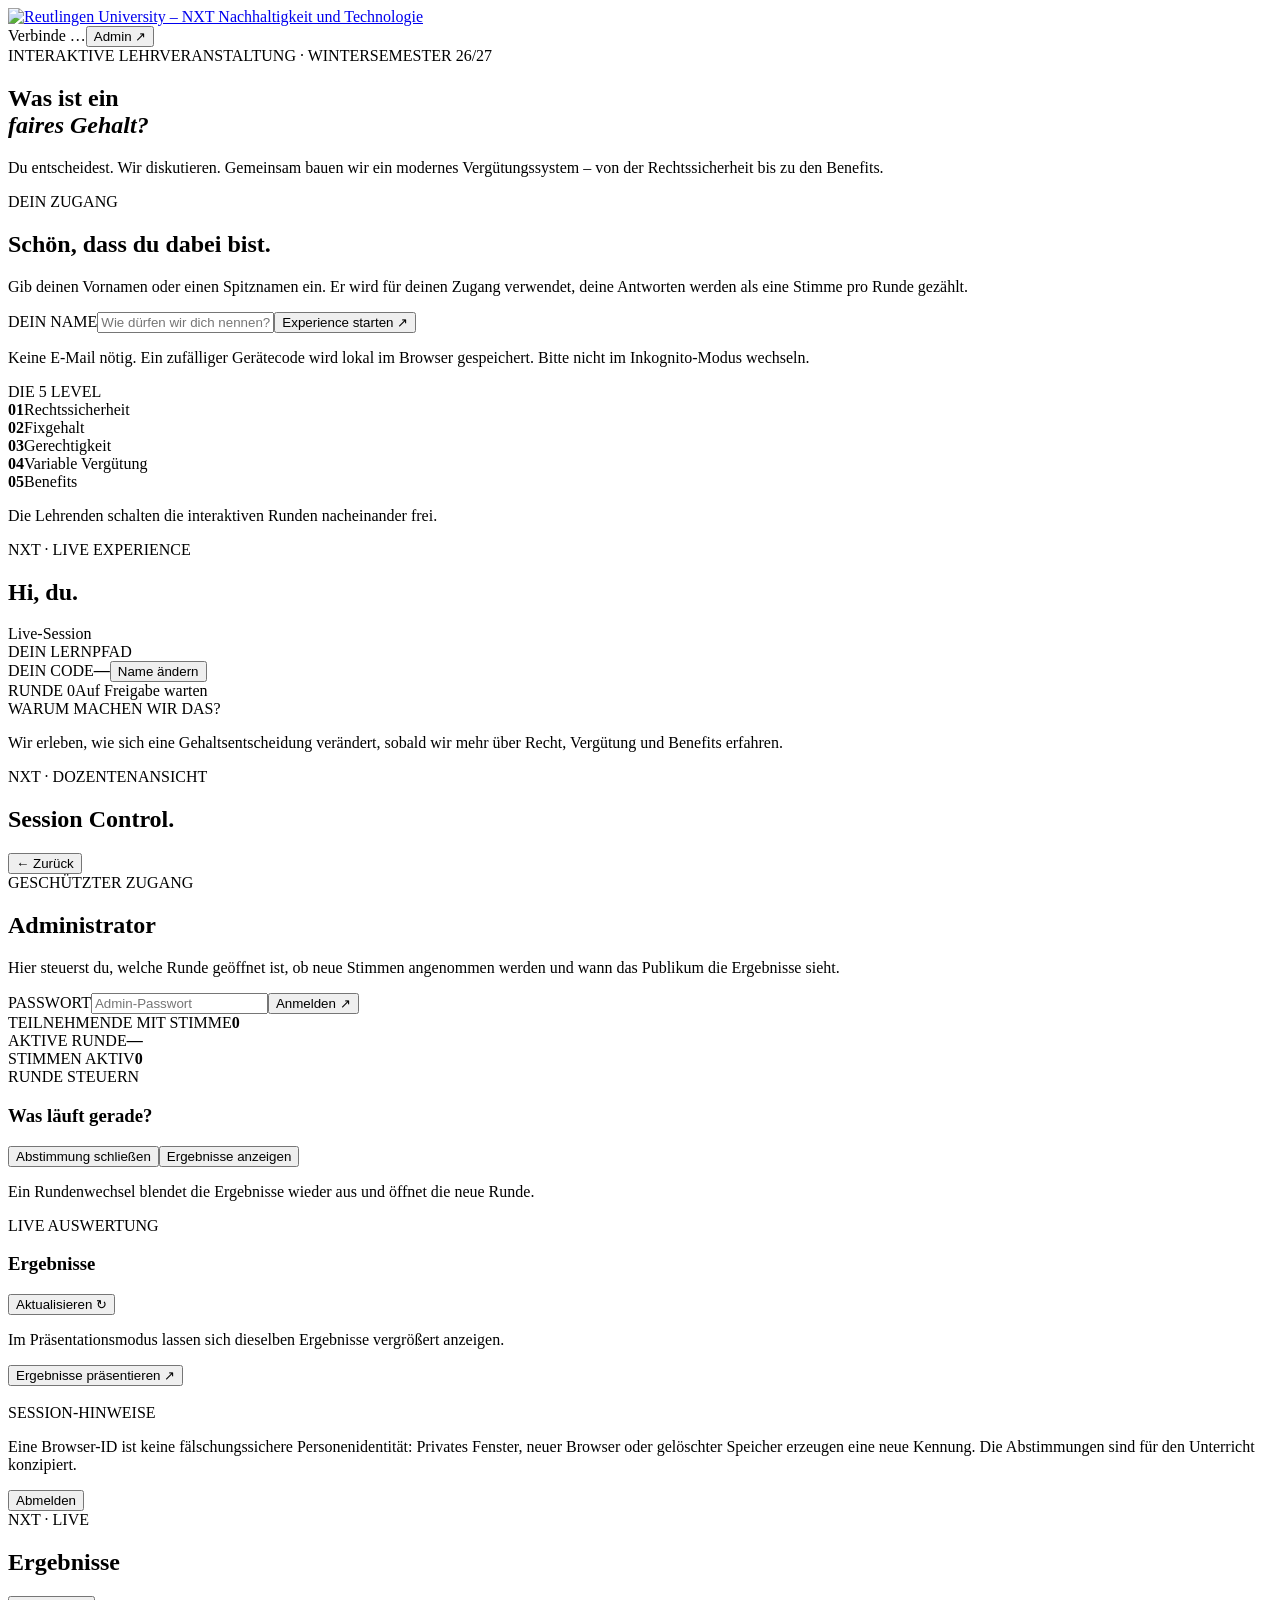
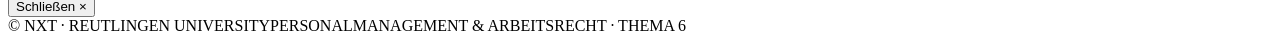
==== index.html @ 96cc2356 "Initialize NXT interactive workshop frontend" ====
<!doctype html>
<html lang="de">
<head>
<meta charset="UTF-8"><meta name="viewport" content="width=device-width,initial-scale=1">
<meta name="theme-color" content="#008b93"><meta name="description" content="Interaktive Lehrveranstaltung: Vergütung & Benefits · NXT Reutlingen University">
<title>NXT | Vergütung & Benefits – Live Experience</title>
<link rel="icon" href="assets/icon.svg" type="image/svg+xml">
<link rel="stylesheet" href="style.css">
</head>
<body>
<div class="glow glow-a"></div><div class="glow glow-b"></div>
<header class="topbar">
  <a class="brand" href="#" aria-label="NXT Startseite"><img src="assets/nxt-logo.svg" alt="Reutlingen University – NXT Nachhaltigkeit und Technologie"></a>
  <div class="topright"><span class="connection" id="connection"><i></i>Verbinde …</span><button class="ghost small" id="adminOpen" type="button">Admin <span>↗</span></button></div>
</header>
<main>
<section id="welcome" class="welcome section">
  <div class="eyebrow"><span class="eyedot"></span> INTERAKTIVE LEHRVERANSTALTUNG · WINTERSEMESTER 26/27</div>
  <h1>Was ist ein<br><em>faires Gehalt?</em></h1>
  <p class="lead">Du entscheidest. Wir diskutieren. Gemeinsam bauen wir ein modernes Vergütungssystem – von der Rechtssicherheit bis zu den Benefits.</p>
  <div class="welcome-grid">
    <div class="glass register">
      <div class="overline">DEIN ZUGANG</div>
      <h2>Schön, dass du dabei bist.</h2>
      <p>Gib deinen Vornamen oder einen Spitznamen ein. Er wird für deinen Zugang verwendet, deine Antworten werden als eine Stimme pro Runde gezählt.</p>
      <form id="joinForm"><label for="nickname">DEIN NAME</label><input id="nickname" maxlength="30" minlength="2" required autocomplete="nickname" placeholder="Wie dürfen wir dich nennen?"><button class="primary full" type="submit">Experience starten <span>↗</span></button></form>
      <p class="micro">Keine E-Mail nötig. Ein zufälliger Gerätecode wird lokal im Browser gespeichert. Bitte nicht im Inkognito-Modus wechseln.</p>
    </div>
    <div class="glass welcome-aside">
      <div class="overline">DIE 5 LEVEL</div>
      <div class="levels-preview"><div><b>01</b><span>Rechtssicherheit</span><i></i></div><div><b>02</b><span>Fixgehalt</span><i></i></div><div><b>03</b><span>Gerechtigkeit</span><i></i></div><div><b>04</b><span>Variable Vergütung</span><i></i></div><div><b>05</b><span>Benefits</span><i></i></div></div>
      <p class="micro">Die Lehrenden schalten die interaktiven Runden nacheinander frei.</p>
    </div>
  </div>
</section>
<section id="experience" class="section experience hidden">
  <div class="hello-line"><div><span class="eyebrow">NXT · LIVE EXPERIENCE</span><h2>Hi, <span id="displayName">du</span><span class="accent">.</span></h2></div><div class="chip"><span class="pulse"></span><span id="statusLabel">Live-Session</span></div></div>
  <div class="stage-grid">
    <aside class="glass stage-nav"><div class="overline">DEIN LERNPFAD</div><div id="stageSteps"></div><div class="nav-foot"><span>DEIN CODE</span><strong id="deviceShort">—</strong><button id="rename" class="textlink">Name ändern</button></div></aside>
    <div class="stage-main">
      <div class="glass stage-header"><span class="overline" id="roundTag">RUNDE 0</span><span class="stage-chip" id="roundState">Auf Freigabe warten</span></div>
      <div class="glass quiz-card" id="quizCard"></div>
      <div class="glass info-card"><span class="overline">WARUM MACHEN WIR DAS?</span><p id="pedagogy">Wir erleben, wie sich eine Gehaltsentscheidung verändert, sobald wir mehr über Recht, Vergütung und Benefits erfahren.</p></div>
    </div>
  </div>
</section>
<section id="adminPanel" class="section admin hidden">
  <div class="hello-line"><div><span class="eyebrow">NXT · DOZENTENANSICHT</span><h2>Session <span class="accent">Control.</span></h2></div><button class="ghost" id="backFromAdmin">← Zurück</button></div>
  <div id="adminLogin" class="glass admin-login"><div class="overline">GESCHÜTZTER ZUGANG</div><h2>Administrator</h2><p>Hier steuerst du, welche Runde geöffnet ist, ob neue Stimmen angenommen werden und wann das Publikum die Ergebnisse sieht.</p><form id="adminForm"><label for="adminPassword">PASSWORT</label><input type="password" id="adminPassword" required autocomplete="off" placeholder="Admin-Passwort"><button class="primary full" type="submit">Anmelden ↗</button></form></div>
  <div id="adminContent" class="hidden">
   <div class="admin-metrics"><div class="glass metric"><span>TEILNEHMENDE MIT STIMME</span><strong id="participantsCount">0</strong></div><div class="glass metric"><span>AKTIVE RUNDE</span><strong id="adminActive">—</strong></div><div class="glass metric"><span>STIMMEN AKTIV</span><strong id="roundVotes">0</strong></div></div>
   <div class="admin-grid"><div class="glass admin-card"><div class="overline">RUNDE STEUERN</div><h3>Was läuft gerade?</h3><div id="adminRounds" class="admin-rounds"></div><div class="admin-actions"><button class="secondary" id="toggleAccept">Abstimmung schließen</button><button class="primary" id="toggleReveal">Ergebnisse anzeigen</button></div><p class="micro">Ein Rundenwechsel blendet die Ergebnisse wieder aus und öffnet die neue Runde.</p></div>
   <div class="glass admin-card"><div class="overline">LIVE AUSWERTUNG</div><h3>Ergebnisse</h3><div id="adminChart" class="results-chart"></div><button class="ghost small" id="refreshAdmin">Aktualisieren ↻</button><p class="micro">Im Präsentationsmodus lassen sich dieselben Ergebnisse vergrößert anzeigen.</p><button class="ghost small" id="fullscreenResults">Ergebnisse präsentieren ↗</button></div></div>
   <div class="glass admin-card" style="margin-top:18px"><div class="overline">SESSION-HINWEISE</div><p>Eine Browser-ID ist keine fälschungssichere Personenidentität: Privates Fenster, neuer Browser oder gelöschter Speicher erzeugen eine neue Kennung. Die Abstimmungen sind für den Unterricht konzipiert.</p><button class="ghost small" id="adminLogout">Abmelden</button></div>
  </div>
</section>
</main>
<div id="toast" role="status" aria-live="polite" class="toast hidden"></div>
<div class="modal-backdrop hidden" id="presentationModal"><div class="presentation"><div class="presentation-head"><div><div class="eyebrow">NXT · LIVE</div><h2 id="presentationTitle">Ergebnisse</h2></div><button class="ghost" id="closePresentation">Schließen ×</button></div><div id="presentationResults"></div></div></div>
<footer><span>© NXT · REUTLINGEN UNIVERSITY</span><span>PERSONALMANAGEMENT & ARBEITSRECHT · THEMA 6</span></footer>
<script src="app.js" defer></script>
</body></html>
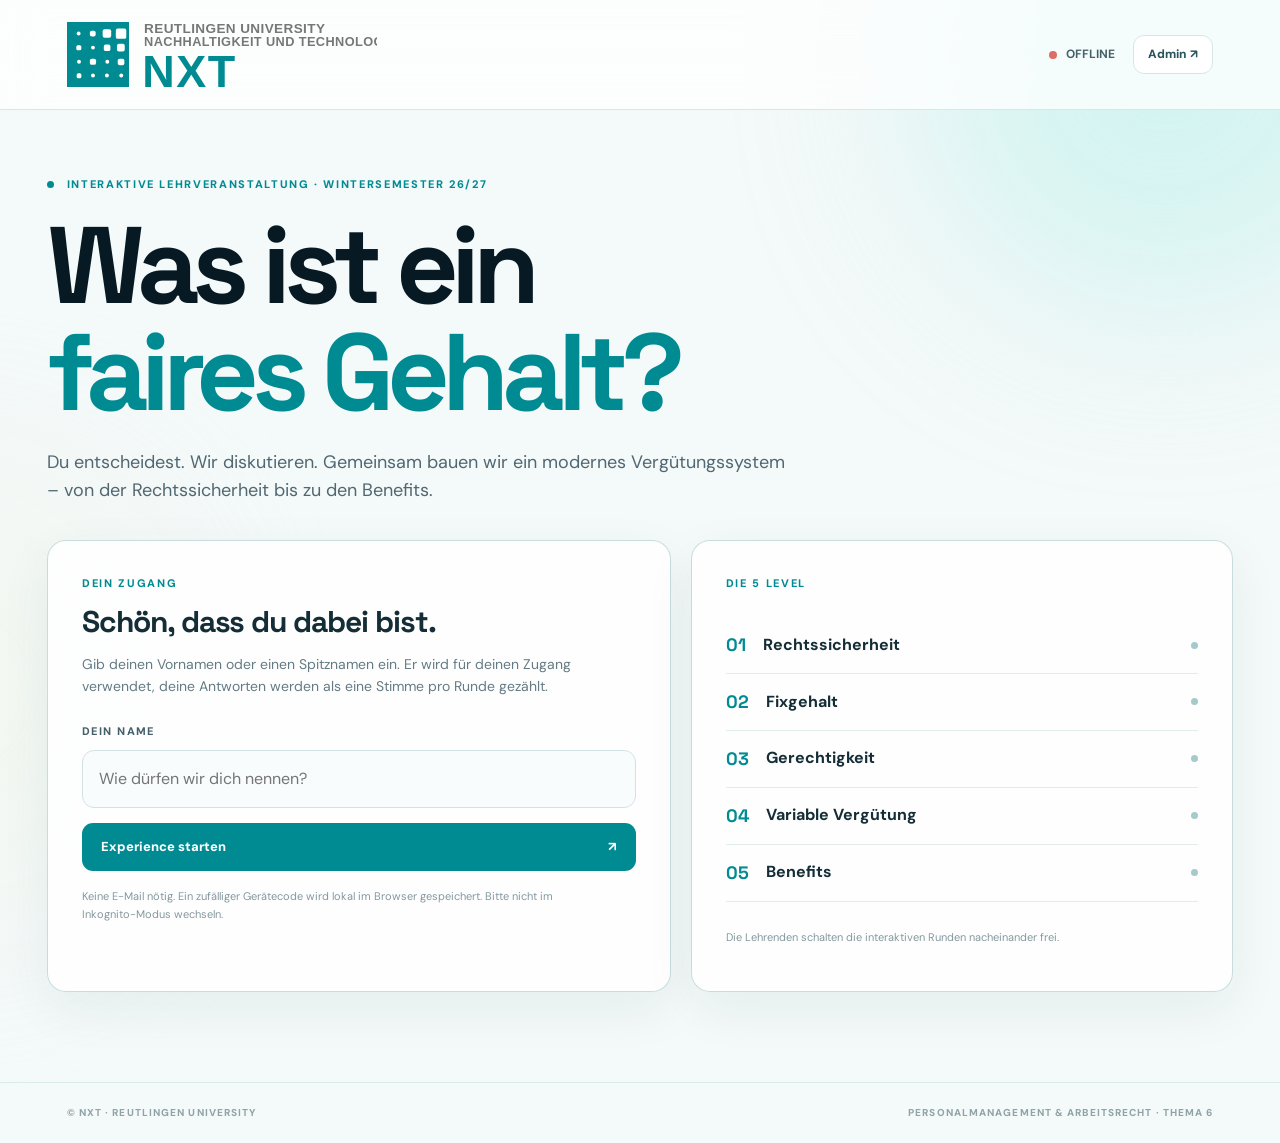
==== commit 99178639: "Add admin round reset and comparison controls" ====
--- a/index.html
+++ b/index.html
@@ -50,7 +50,7 @@
   <div id="adminContent" class="hidden">
    <div class="admin-metrics"><div class="glass metric"><span>TEILNEHMENDE MIT STIMME</span><strong id="participantsCount">0</strong></div><div class="glass metric"><span>AKTIVE RUNDE</span><strong id="adminActive">—</strong></div><div class="glass metric"><span>STIMMEN AKTIV</span><strong id="roundVotes">0</strong></div></div>
    <div class="admin-grid"><div class="glass admin-card"><div class="overline">RUNDE STEUERN</div><h3>Was läuft gerade?</h3><div id="adminRounds" class="admin-rounds"></div><div class="admin-actions"><button class="secondary" id="toggleAccept">Abstimmung schließen</button><button class="primary" id="toggleReveal">Ergebnisse anzeigen</button></div><p class="micro">Ein Rundenwechsel blendet die Ergebnisse wieder aus und öffnet die neue Runde.</p></div>
-   <div class="glass admin-card"><div class="overline">LIVE AUSWERTUNG</div><h3>Ergebnisse</h3><div id="adminChart" class="results-chart"></div><button class="ghost small" id="refreshAdmin">Aktualisieren ↻</button><p class="micro">Im Präsentationsmodus lassen sich dieselben Ergebnisse vergrößert anzeigen.</p><button class="ghost small" id="fullscreenResults">Ergebnisse präsentieren ↗</button></div></div>
+   <div class="glass admin-card"><div class="overline">LIVE AUSWERTUNG</div><h3>Ergebnisse</h3><div id="adminChart" class="results-chart"></div><button class="ghost small" id="refreshAdmin">Aktualisieren ↻</button><button class="ghost small" id="resetRound">Runde zurücksetzen</button><p class="micro">Im Präsentationsmodus lassen sich dieselben Ergebnisse vergrößert anzeigen.</p><button class="ghost small" id="fullscreenResults">Ergebnisse präsentieren ↗</button><div id="beforeAfter" class="compare-results"></div></div></div>
    <div class="glass admin-card" style="margin-top:18px"><div class="overline">SESSION-HINWEISE</div><p>Eine Browser-ID ist keine fälschungssichere Personenidentität: Privates Fenster, neuer Browser oder gelöschter Speicher erzeugen eine neue Kennung. Die Abstimmungen sind für den Unterricht konzipiert.</p><button class="ghost small" id="adminLogout">Abmelden</button></div>
   </div>
 </section>
--- a/style.css
+++ b/style.css
@@ -0,0 +1,2 @@
+@import url('https://fonts.googleapis.com/css2?family=DM+Sans:wght@400;500;600;700;800&family=Space+Grotesk:wght@400;500;600;700&display=swap');
+:root{--teal:#008b93;--teal2:#06aeb3;--ink:#071a24;--navy:#0d2832;--text:#142d36;--muted:#647b84;--white:#fff;--border:#d9e7e8;--bg:#f4f9f9;--accent:#e9b85c}*{box-sizing:border-box}html{scroll-behavior:smooth}body{margin:0;min-height:100vh;color:var(--text);background:var(--bg);font-family:'DM Sans',system-ui,sans-serif;line-height:1.55;overflow-x:hidden}button,input{font:inherit}button{cursor:pointer}a{text-decoration:none;color:inherit}.glow{position:fixed;border-radius:50%;filter:blur(90px);pointer-events:none;z-index:-1;opacity:.65}.glow-a{background:#c3f1ed;width:490px;height:490px;top:-180px;right:-130px}.glow-b{background:#f1f6ed;width:420px;height:420px;left:-260px;bottom:0}.topbar{height:110px;padding:23px max(5.2vw,20px);display:flex;justify-content:space-between;align-items:center;border-bottom:1px solid #d6e7e8;background:rgba(255,255,255,.74);backdrop-filter:blur(22px)}.brand img{width:310px;height:auto;max-width:48vw;display:block}.topright,.hello-line,.stage-header,.admin-actions{display:flex;gap:18px;align-items:center;justify-content:space-between}.connection{color:#47616b;font-size:12px;font-weight:700;display:flex;gap:9px;align-items:center}.connection i,.pulse{height:8px;width:8px;border-radius:50%;display:inline-block;background:#e9b85c}.connection.online i,.pulse{background:#06a990;box-shadow:0 0 0 5px rgba(6,169,144,.11)}.connection.offline i{background:#dd6d65}.section{max-width:1230px;margin:0 auto;padding:66px 22px 90px}.eyebrow,.overline{font-size:11px;letter-spacing:.15em;font-weight:800;color:var(--teal)}.eyedot{display:inline-block;background:var(--teal);height:7px;width:7px;border-radius:50%;margin-right:8px}.welcome h1{font-family:'Space Grotesk',sans-serif;letter-spacing:-.068em;font-weight:700;font-size:clamp(60px,8.5vw,112px);line-height:.98;margin:20px 0 23px;color:var(--ink)}h1 em{color:var(--teal);font-style:normal}.lead{font-size:18px;max-width:750px;color:#516771;margin-bottom:35px}.welcome-grid{display:grid;grid-template-columns:1.07fr .93fr;gap:20px}.glass{background:rgba(255,255,255,.86);border:1px solid rgba(195,217,219,.9);box-shadow:0 17px 52px rgba(19,70,74,.065);border-radius:19px}.register,.welcome-aside{padding:34px}.register h2,.admin-login h2{font-family:'Space Grotesk';font-size:30px;line-height:1.2;letter-spacing:-.035em;margin:12px 0}.register p,.admin-login p{color:var(--muted);font-size:14px;max-width:510px}.register label,.admin-login label{display:block;font-weight:800;font-size:11px;letter-spacing:.13em;margin-top:26px;margin-bottom:9px;color:#45606a}input{width:100%;padding:16px;border:1px solid #d2e2e4;border-radius:12px;background:#f9fcfc;outline:none;transition:border .2s,box-shadow .2s;color:#17343e}input:focus{border-color:var(--teal);box-shadow:0 0 0 4px #c8eeea}button{transition:transform .2s,background .2s,border-color .2s}button:active{transform:scale(.98)}.primary,.secondary,.ghost{border-radius:11px;border:1px solid transparent;padding:13px 18px;font-weight:800;font-size:13px}.primary{background:var(--teal);color:#fff}.primary:hover{background:#006e76}.primary:disabled{opacity:.45;cursor:not-allowed}.secondary{background:#d9f3f0;color:#086b70}.ghost{background:white;border-color:#d9e5e5;color:#2a545b}.ghost:hover{border-color:var(--teal)}.ghost.small{font-size:12px;padding:9px 14px}.full{width:100%;margin-top:15px;display:flex;align-items:center;justify-content:space-between}.micro{font-size:11px!important;line-height:1.6;color:#84979e!important;margin-top:17px}.levels-preview{margin:25px 0 27px}.levels-preview>div{border-bottom:1px solid #e1eded;display:flex;align-items:center;gap:17px;padding:14px 0}.levels-preview b{font-family:'Space Grotesk';font-size:18px;color:var(--teal)}.levels-preview span{font-weight:700;flex:1}.levels-preview i{height:7px;width:7px;background:#a4cacc;border-radius:50%}.hidden{display:none!important}.experience{padding-top:50px}.hello-line{margin-bottom:26px}.hello-line h2{font-family:'Space Grotesk';letter-spacing:-.055em;font-size:clamp(33px,5vw,53px);margin:2px 0}.accent{color:var(--teal)}.chip,.stage-chip{font-size:12px;border:1px solid #bce5df;border-radius:25px;background:#e6f8f5;padding:10px 15px;color:#117f77;font-weight:800;display:flex;align-items:center;gap:11px}.stage-grid{display:grid;grid-template-columns:260px minmax(0,1fr);gap:20px;align-items:start}.stage-nav{padding:25px 18px}.step{display:flex;align-items:center;gap:13px;padding:12px 9px;border-radius:10px;color:#758a91;font-size:13px;font-weight:700}.step .number{display:grid;place-items:center;width:32px;height:32px;border-radius:10px;background:#edf3f4;color:#769298;font-family:'Space Grotesk';font-size:12px}.step.active{background:#e4f6f4;color:#006f75}.step.active .number{color:#fff;background:var(--teal)}.step.done .number{background:#dceae8;color:#45988f}.nav-foot{border-top:1px solid #e3eeee;margin-top:25px;padding:21px 8px 0;display:flex;align-items:center;gap:8px;flex-wrap:wrap}.nav-foot>span{font-size:9px;color:#80989d;letter-spacing:.1em;font-weight:800}.nav-foot strong{font-size:11px;letter-spacing:.08em}.textlink{border:0;background:transparent;text-decoration:underline;color:var(--teal);font-size:11px;padding:4px}.stage-main{min-width:0;display:grid;gap:18px}.stage-header{padding:16px 25px}.quiz-card{padding:36px;min-height:385px}.round-no{font-weight:800;color:var(--teal);font-size:11px;letter-spacing:.14em}.quiz-card h2{font-family:'Space Grotesk';font-size:clamp(26px,3.7vw,44px);line-height:1.13;letter-spacing:-.055em;color:var(--ink);margin:15px 0}.quiz-card .explain{color:#6b8289;max-width:650px;font-size:15px;margin-bottom:25px}.options{display:grid;gap:11px;margin:24px 0}.choice{width:100%;display:flex;align-items:center;text-align:left;gap:13px;border:1px solid #dbe9e9;background:#f9fcfc;padding:16px;border-radius:12px;color:#2e4a54;font-weight:700}.choice:hover{border-color:#6fb9b5;background:#f2fcfa}.choice.selected{background:#e6f7f4;border-color:var(--teal);color:#006d72}.choice .radio{width:20px;height:20px;flex-shrink:0;border-radius:50%;border:2px solid #9ebaba;display:grid;place-items:center}.choice.selected .radio{border-color:var(--teal)}.choice.selected .radio:after{content:'';height:10px;width:10px;border-radius:50%;background:var(--teal)}.cards-2{display:grid;grid-template-columns:1fr 1fr;gap:14px;margin:24px 0}.offer{border:1px solid #d9e7e7;border-radius:13px;padding:22px;background:#fafdfc}.offer strong{display:block;font-family:'Space Grotesk';font-size:35px;color:#102e38;line-height:1.12}.offer small{display:block;font-size:11px;color:#748d93;margin:5px 0 16px}.offer .offer-title{color:var(--teal);font-size:10px;letter-spacing:.13em;font-weight:800;margin-bottom:11px}.offer p{font-size:13px;font-weight:700;margin:0}.notice{padding:14px 18px;background:#f3f9f9;border-left:3px solid var(--teal);color:#41646c;border-radius:0 11px 11px 0;font-size:13px;margin:20px 0}.submitrow{display:flex;align-items:center;justify-content:space-between;gap:15px;flex-wrap:wrap;margin-top:22px}.submitted{color:#007d74;font-weight:800;font-size:13px}.waiting{text-align:center;padding:37px 20px}.waiting-icon{font-size:36px;display:block;margin-bottom:15px}.waiting h2{font-size:34px}.info-card{padding:24px 28px}.info-card p{margin:8px 0 0;color:#5c7981;font-size:13px}.persona-grid{display:grid;grid-template-columns:repeat(3,1fr);gap:9px;margin:18px 0}.persona{border:1px solid #d7e5e7;background:#f8fcfb;border-radius:12px;padding:13px 8px;font-size:12px;font-weight:800}.persona.selected{background:#e2f5f1;border-color:var(--teal);color:#007179}.benefitlist{display:grid;grid-template-columns:repeat(2,1fr);gap:10px}.benefit{display:flex;align-items:center;gap:12px;border:1px solid #dbe6e7;border-radius:12px;background:#fff;padding:15px;text-align:left}.benefit.selected{border-color:var(--teal);background:#e9f8f6}.benefit .benefit-icon{font-size:24px}.benefit strong{font-size:12px;display:block}.benefit small{color:#83959a;font-size:11px}.budget{display:flex;align-items:center;justify-content:space-between;margin:15px 0 7px;font-weight:800;font-size:12px}.budgetmeter{height:9px;background:#ebf2f2;border-radius:20px;overflow:hidden}.budgetmeter>div{background:var(--teal);height:100%;transition:width .25s}.budgetmeter.over>div{background:#bf6f68}.admin{padding-top:48px}.admin-login{max-width:530px;padding:35px}.admin-grid{display:grid;grid-template-columns:1fr 1fr;gap:18px}.admin-card{padding:25px}.admin-card h3{font-family:'Space Grotesk';margin:10px 0 22px;font-size:25px;letter-spacing:-.04em}.admin-metrics{display:grid;grid-template-columns:repeat(3,1fr);gap:15px;margin-bottom:19px}.metric{padding:22px}.metric span{font-size:10px;color:#7c9299;letter-spacing:.1em;font-weight:800}.metric strong{display:block;margin-top:7px;font-size:29px;color:var(--ink);font-family:'Space Grotesk'}.admin-rounds{display:grid;gap:7px}.admin-round{display:flex;align-items:center;justify-content:space-between;border-radius:9px;border:1px solid #e4eeee;background:#fafcfc;padding:10px 13px;text-align:left;font-size:12px;font-weight:700}.admin-round.active{border-color:#18a89b;background:#e5f8f3;color:#04776f}.admin-actions{margin-top:20px;justify-content:flex-start;flex-wrap:wrap}.results-chart{display:grid;gap:17px;margin:18px 0 25px}.result-top{display:flex;align-items:center;justify-content:space-between;font-size:12px;color:#34515a;font-weight:700;margin-bottom:6px}.bar{background:#e8f1f1;height:11px;border-radius:20px;overflow:hidden}.bar>i{height:100%;display:block;background:linear-gradient(90deg,#007e86,#2ec5b8);border-radius:20px;transition:width .4s}.empty{color:#7c9296;font-size:13px}.toast{position:fixed;z-index:50;bottom:26px;left:50%;transform:translateX(-50%);padding:12px 20px;border-radius:12px;background:#143a40;color:white;box-shadow:0 15px 35px #153c3c30;max-width:90%;font-size:13px;font-weight:700}.modal-backdrop{position:fixed;inset:0;background:#071d22dd;z-index:40;display:grid;place-items:center;padding:25px}.presentation{background:#f8fcfb;border-radius:20px;max-width:1000px;width:100%;max-height:92vh;overflow:auto;padding:42px}.presentation-head{display:flex;align-items:center;justify-content:space-between;gap:20px;margin-bottom:25px}.presentation h2{font-size:38px;font-family:'Space Grotesk';margin:0}.presentation .result-top{font-size:18px}.presentation .bar{height:20px}footer{border-top:1px solid #dbeaea;display:flex;justify-content:space-between;padding:22px max(5.2vw,20px);font-weight:800;font-size:10px;letter-spacing:.11em;color:#90a4a8;gap:20px}@media(max-width:850px){.welcome-grid,.stage-grid,.admin-grid{grid-template-columns:1fr}.stage-nav{display:none}.section{padding-top:45px}.welcome h1{font-size:clamp(53px,13vw,89px)}.admin-metrics{grid-template-columns:1fr 1fr}.quiz-card{padding:24px}.stage-header{padding:13px 18px}.topbar{height:87px}.brand img{width:210px}.connection{display:none}}@media(max-width:520px){.welcome-grid,.cards-2,.persona-grid,.benefitlist{grid-template-columns:1fr}.welcome h1{font-size:54px}.welcome-grid .glass{padding:24px}.hello-line h2{font-size:34px}.quiz-card h2{font-size:30px}.admin-metrics{grid-template-columns:1fr}.section{padding-left:15px;padding-right:15px}.topbar{padding-left:15px;padding-right:15px}.presentation{padding:20px}footer{flex-direction:column;gap:6px}.chip{font-size:10px}.brand img{width:185px}}
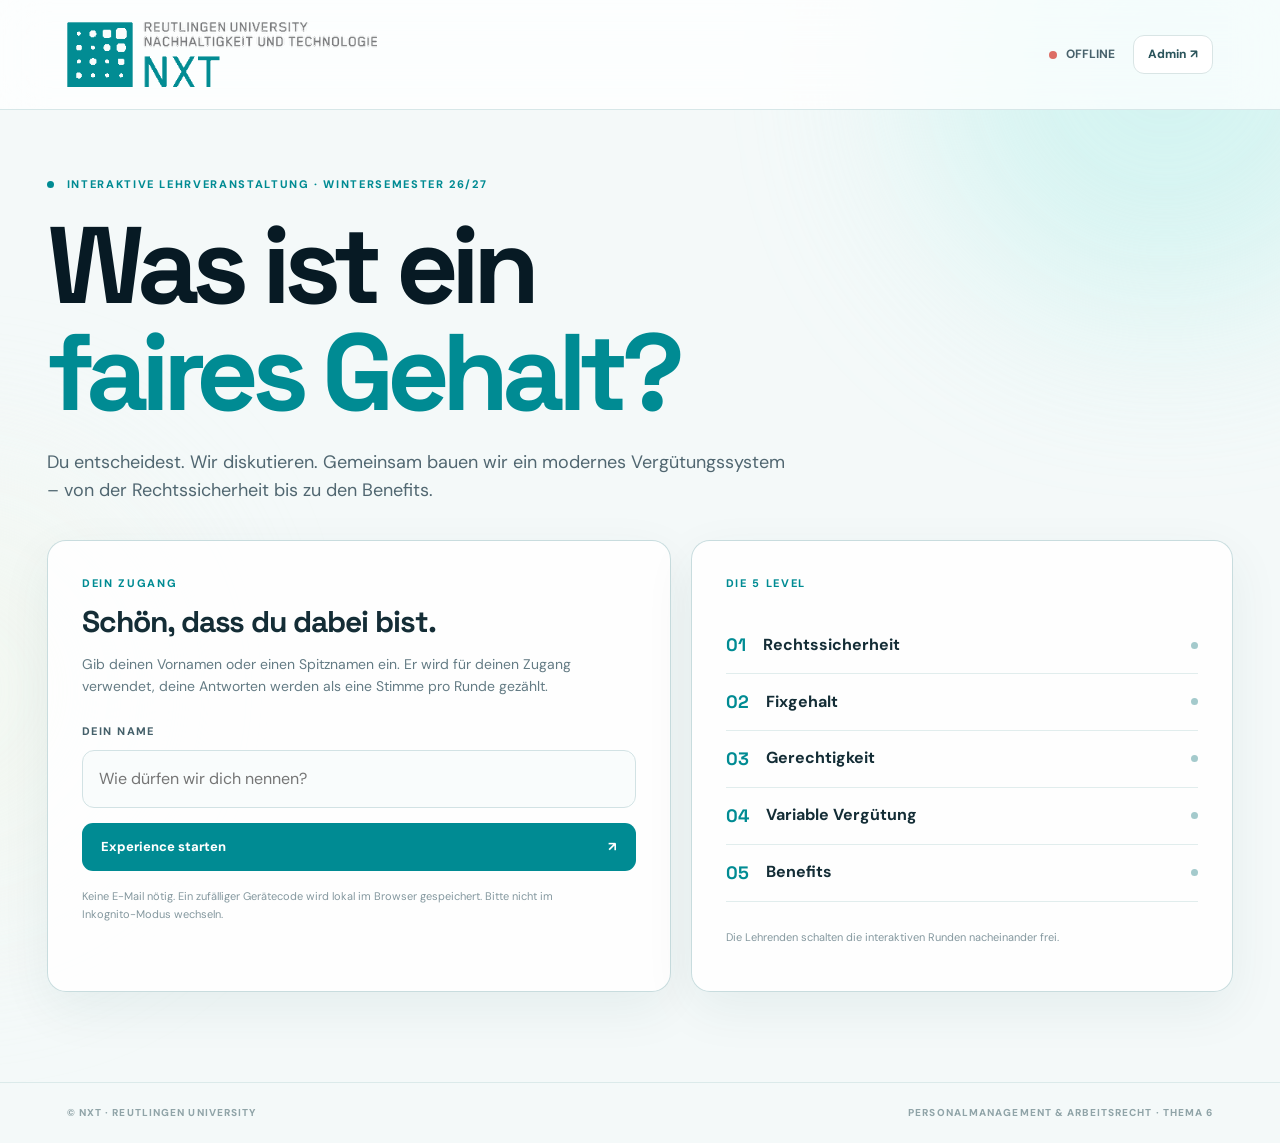
==== commit 73f13f33: "Build full-size admin dashboard with question gallery, multiple chart modes and projector view" ====
--- a/index.html
+++ b/index.html
@@ -6,6 +6,7 @@
 <title>NXT | Vergütung & Benefits – Live Experience</title>
 <link rel="icon" href="assets/icon.svg" type="image/svg+xml">
 <link rel="stylesheet" href="style.css">
+<link rel="stylesheet" href="dashboard.css">
 </head>
 <body>
 <div class="glow glow-a"></div><div class="glow glow-b"></div>
@@ -48,15 +49,115 @@
   <div class="hello-line"><div><span class="eyebrow">NXT · DOZENTENANSICHT</span><h2>Session <span class="accent">Control.</span></h2></div><button class="ghost" id="backFromAdmin">← Zurück</button></div>
   <div id="adminLogin" class="glass admin-login"><div class="overline">GESCHÜTZTER ZUGANG</div><h2>Administrator</h2><p>Hier steuerst du, welche Runde geöffnet ist, ob neue Stimmen angenommen werden und wann das Publikum die Ergebnisse sieht.</p><form id="adminForm"><label for="adminPassword">PASSWORT</label><input type="password" id="adminPassword" required autocomplete="off" placeholder="Admin-Passwort"><button class="primary full" type="submit">Anmelden ↗</button></form></div>
   <div id="adminContent" class="hidden">
-   <div class="admin-metrics"><div class="glass metric"><span>TEILNEHMENDE MIT STIMME</span><strong id="participantsCount">0</strong></div><div class="glass metric"><span>AKTIVE RUNDE</span><strong id="adminActive">—</strong></div><div class="glass metric"><span>STIMMEN AKTIV</span><strong id="roundVotes">0</strong></div></div>
-   <div class="admin-grid"><div class="glass admin-card"><div class="overline">RUNDE STEUERN</div><h3>Was läuft gerade?</h3><div id="adminRounds" class="admin-rounds"></div><div class="admin-actions"><button class="secondary" id="toggleAccept">Abstimmung schließen</button><button class="primary" id="toggleReveal">Ergebnisse anzeigen</button></div><p class="micro">Ein Rundenwechsel blendet die Ergebnisse wieder aus und öffnet die neue Runde.</p></div>
-   <div class="glass admin-card"><div class="overline">LIVE AUSWERTUNG</div><h3>Ergebnisse</h3><div id="adminChart" class="results-chart"></div><button class="ghost small" id="refreshAdmin">Aktualisieren ↻</button><button class="ghost small" id="resetRound">Runde zurücksetzen</button><p class="micro">Im Präsentationsmodus lassen sich dieselben Ergebnisse vergrößert anzeigen.</p><button class="ghost small" id="fullscreenResults">Ergebnisse präsentieren ↗</button><div id="beforeAfter" class="compare-results"></div></div></div>
-   <div class="glass admin-card" style="margin-top:18px"><div class="overline">SESSION-HINWEISE</div><p>Eine Browser-ID ist keine fälschungssichere Personenidentität: Privates Fenster, neuer Browser oder gelöschter Speicher erzeugen eine neue Kennung. Die Abstimmungen sind für den Unterricht konzipiert.</p><button class="ghost small" id="adminLogout">Abmelden</button></div>
+    <div class="console-topline">
+      <div><span class="overline">WORKSPACE · INTERAKTIVE LEHRE</span><p class="micro" style="margin:4px 0">Live auswerten, einzelne Fragen zeigen und die Entwicklung der Antworten vergleichen.</p></div>
+      <nav class="console-tabs" id="workspaceTabs" role="tablist" aria-label="Dashboard-Bereiche">
+        <button class="console-tab" data-workspace="live" role="tab" aria-selected="true">◉ Live-Dashboard</button>
+        <button class="console-tab" data-workspace="questions" role="tab" aria-selected="false">▦ Fragenübersicht</button>
+        <button class="console-tab" data-workspace="all" role="tab" aria-selected="false">▤ Alle Ergebnisse</button>
+        <button class="console-tab" data-workspace="compare" role="tab" aria-selected="false">↔ Vorher / Nachher</button>
+      </nav>
+    </div>
+    <div class="admin-metrics dashboard-metrics">
+      <div class="glass metric"><span>TEILNEHMENDE MIT STIMME</span><strong id="participantsCount">0</strong></div>
+      <div class="glass metric"><span>AKTIVE RUNDE</span><strong id="adminActive">—</strong></div>
+      <div class="glass metric"><span>STIMMEN AKTIV</span><strong id="roundVotes">0</strong></div>
+      <div class="glass metric"><span>ALLE ABGEGEBENEN STIMMEN</span><strong id="totalVotes">0</strong></div>
+    </div>
+    <section class="dashboard-workspace" id="workspace-live" aria-label="Live-Dashboard">
+      <div class="admin-grid console-grid">
+        <div class="glass admin-card">
+          <div class="overline">SPIELSTEUERUNG</div><h3>Welche Frage läuft?</h3>
+          <div id="adminRounds" class="admin-rounds"></div>
+          <div class="admin-actions">
+            <button class="secondary" id="toggleAccept" type="button">Abstimmung schließen</button>
+            <button class="primary" id="toggleReveal" type="button">Ergebnisse anzeigen</button>
+          </div>
+          <p class="micro">Rundenwechsel öffnet die nächste Frage und verbirgt zunächst die Ergebnisse.</p>
+        </div>
+        <div class="glass admin-card console-analytics">
+          <div class="console-card-header">
+            <div><span class="overline">LIVE AUSWERTUNG</span><h3 id="currentDashboardTitle">Ergebnisse der aktuellen Runde</h3></div>
+            <button class="primary" id="fullscreenResults" type="button">Präsentieren ↗</button>
+          </div>
+          <div class="dashboard-statline" id="liveStatistics"></div>
+          <div class="dashboard-toolbar-row">
+            <span class="overline">ANSICHT WECHSELN</span>
+            <div class="display-switch" id="adminViewModes" aria-label="Ergebnisdarstellung">
+              <button class="display-button" data-chart-view="bars" aria-pressed="true">▤ Balken</button>
+              <button class="display-button" data-chart-view="donut" aria-pressed="false">◉ Kreis</button>
+              <button class="display-button" data-chart-view="cards" aria-pressed="false">▦ Kacheln</button>
+              <button class="display-button" data-chart-view="table" aria-pressed="false">≡ Tabelle</button>
+            </div>
+          </div>
+          <div id="adminChart" class="dashboard-chart" aria-live="polite"></div>
+          <div id="beforeAfter" class="hidden"></div>
+          <div class="dashboard-toolbar-row" style="margin-top:25px">
+            <button class="ghost small" id="refreshAdmin" type="button">Aktualisieren ↻</button>
+            <button class="ghost small" id="resetRound" type="button">Runde zurücksetzen</button>
+          </div>
+        </div>
+      </div>
+    </section>
+    <section class="dashboard-workspace hidden" id="workspace-questions" aria-label="Fragenübersicht">
+      <div class="dashboard-toolbar-row">
+        <div><span class="overline">ALLE SPIELRUNDEN</span><h2 style="margin:6px 0 0;font-family:Space Grotesk,sans-serif">Fragen-Dashboard</h2></div>
+        <div class="display-switch" id="questionGalleryModes">
+          <button class="display-button" data-gallery="tiles" aria-pressed="true">▦ Große Kacheln</button>
+          <button class="display-button" data-gallery="list" aria-pressed="false">≡ Liste</button>
+        </div>
+      </div>
+      <div id="allRoundCards" class="quiz-gallery"></div>
+    </section>
+    <section class="dashboard-workspace hidden" id="workspace-all" aria-label="Alle Ergebnisse">
+      <div class="dashboard-toolbar-row">
+        <div><span class="overline">GESAMTÜBERBLICK</span><h2 style="margin:6px 0 0;font-family:Space Grotesk,sans-serif">Alle Fragen auf einen Blick</h2></div>
+        <button class="ghost" type="button" id="presentAllResults">Groß anzeigen ↗</button>
+      </div>
+      <div id="allRoundResults" class="master-dashboard"></div>
+    </section>
+    <section class="dashboard-workspace hidden" id="workspace-compare" aria-label="Vorher-Nachher-Vergleich">
+      <div class="dashboard-toolbar-row">
+        <div><span class="overline">WIRKUNG DER LEHRVERANSTALTUNG</span><h2 style="margin:6px 0 0;font-family:Space Grotesk,sans-serif">Hat sich die Meinung verändert?</h2></div>
+        <button class="ghost" type="button" id="presentComparison">Vergleich präsentieren ↗</button>
+      </div>
+      <div id="comparisonDashboard"></div>
+    </section>
+    <div class="glass admin-card" style="margin-top:20px">
+      <div class="overline">SESSION-HINWEISE</div>
+      <p>Eine browserbezogene Geräte-ID verhindert versehentliche Doppelstimmen innerhalb einer Runde. Sie erkennt keine echte Person: neue Browser oder privater Modus können weitere IDs erzeugen. Ergebnisse werden aggregiert angezeigt.</p>
+      <button class="ghost small" id="adminLogout" type="button">Admin abmelden</button>
+    </div>
   </div>
 </section>
 </main>
 <div id="toast" role="status" aria-live="polite" class="toast hidden"></div>
-<div class="modal-backdrop hidden" id="presentationModal"><div class="presentation"><div class="presentation-head"><div><div class="eyebrow">NXT · LIVE</div><h2 id="presentationTitle">Ergebnisse</h2></div><button class="ghost" id="closePresentation">Schließen ×</button></div><div id="presentationResults"></div></div></div>
+<div class="modal-backdrop hidden" id="presentationModal" role="dialog" aria-modal="true" aria-label="NXT Präsentations-Dashboard">
+  <div class="presentation">
+    <div class="presentation-head">
+      <div><div class="eyebrow">NXT · PRÄSENTATIONSMODUS</div><h2 id="presentationTitle">Live-Ergebnisse</h2></div>
+      <div class="topright">
+        <button class="ghost small" id="browserFullscreen" type="button">⛶ Vollbild</button>
+        <button class="ghost" id="closePresentation" type="button">Schließen ×</button>
+      </div>
+    </div>
+    <div class="presentation-actions">
+      <div id="presentTabs" class="present-tabs" role="tablist" aria-label="Präsentationsansichten">
+        <button class="present-tab" data-present="round" aria-selected="true">Aktuelle Frage</button>
+        <button class="present-tab" data-present="all" aria-selected="false">Alle Fragen</button>
+        <button class="present-tab" data-present="compare" aria-selected="false">Vorher / Nachher</button>
+      </div>
+      <div class="display-switch" id="presentModeButtons">
+        <button class="display-button" data-present-chart="bars" aria-pressed="true">Balken</button>
+        <button class="display-button" data-present-chart="donut" aria-pressed="false">Kreis</button>
+        <button class="display-button" data-present-chart="cards" aria-pressed="false">Kacheln</button>
+        <button class="display-button" data-present-chart="table" aria-pressed="false">Tabelle</button>
+      </div>
+    </div>
+    <div class="presentation-screen" id="presentationResults" aria-live="polite"></div>
+  </div>
+</div>
 <footer><span>© NXT · REUTLINGEN UNIVERSITY</span><span>PERSONALMANAGEMENT & ARBEITSRECHT · THEMA 6</span></footer>
+<script src="dashboard.js" defer></script>
 <script src="app.js" defer></script>
 </body></html>
--- a/dashboard.css
+++ b/dashboard.css
@@ -0,0 +1,162 @@
+
+/* NXT Dashboard 2.0 · large-format question & presentation layouts */
+.admin.section{max-width:1560px;padding-left:clamp(18px,3.2vw,54px);padding-right:clamp(18px,3.2vw,54px)}
+.experience.section{max-width:1460px}.stage-grid{grid-template-columns:240px minmax(0,1fr);gap:24px}.stage-main{gap:21px}
+.quiz-card{min-height:485px;padding:clamp(28px,4vw,60px);position:relative;overflow:hidden}
+.quiz-card:before{content:"";position:absolute;width:180px;height:180px;border-radius:50%;background:radial-gradient(circle,rgba(24,173,169,.065),transparent 70%);right:-35px;top:-35px;pointer-events:none}
+.quiz-card h2{font-size:clamp(32px,4vw,57px);max-width:850px}
+.quiz-card .explain{font-size:clamp(15px,1.5vw,19px);max-width:850px;line-height:1.63}
+.quiz-card .options{gap:16px}
+.quiz-card .choice{font-size:clamp(14px,1.15vw,18px);min-height:74px;padding:19px 22px}
+.quiz-card .choices-grid{grid-template-columns:repeat(3,minmax(0,1fr));display:grid}
+.quiz-card .choices-grid .choice{align-items:flex-start;flex-direction:column;justify-content:space-between;min-height:143px}
+.quiz-card .choices-grid .radio{flex:none}.quiz-card .offer{padding:clamp(18px,2.7vw,30px)}
+.quiz-card .offer strong{font-size:clamp(35px,4.3vw,56px)}
+.quiz-card .offer p{line-height:1.65}
+.quiz-card .submitrow .primary{font-size:15px;padding:17px 26px}
+.quiz-card .benefit{min-height:76px}
+.stage-header{padding:23px 32px}
+.console-topline{display:flex;justify-content:space-between;align-items:center;gap:15px;flex-wrap:wrap;margin:4px 0 20px}
+.console-tabs,.display-switch,.present-tabs{display:flex;flex-wrap:wrap;gap:6px;padding:5px;background:#e8f2f2;border:1px solid #d4e6e6;border-radius:14px}
+.console-tab,.display-button,.present-tab{border:0;border-radius:9px;padding:11px 15px;font-size:12px;letter-spacing:.01em;font-weight:800;background:transparent;color:#57757c;white-space:nowrap}
+.console-tab[aria-selected="true"],.display-button[aria-pressed="true"],.present-tab[aria-selected="true"]{background:#fff;color:#007a83;box-shadow:0 3px 12px #00393916}
+.dashboard-metrics{grid-template-columns:repeat(4,minmax(0,1fr));gap:16px}
+.dashboard-metrics .metric{padding:25px 26px;min-height:122px;position:relative;overflow:hidden}
+.dashboard-metrics .metric:after{content:"";position:absolute;right:-32px;bottom:-40px;width:105px;height:105px;border-radius:50%;background:#dff5f2;opacity:.5}
+.dashboard-metrics .metric strong{font-size:clamp(25px,2.5vw,38px);line-height:1.05}
+.dashboard-metrics .metric span{font-size:10px;line-height:1.5}
+.console-grid{grid-template-columns:minmax(285px,.83fr) minmax(0,1.7fr);gap:20px;align-items:start}
+.console-grid .admin-card{padding:clamp(22px,2.6vw,35px)}
+.console-card-header{display:flex;justify-content:space-between;align-items:start;gap:15px;flex-wrap:wrap;margin-bottom:18px}
+.console-card-header h3{margin:6px 0 0}
+.console-analytics{min-height:570px}
+.dashboard-statline{display:flex;align-items:center;gap:14px;flex-wrap:wrap;margin:6px 0 22px}
+.dashboard-pill{display:inline-flex;align-items:center;gap:7px;font-size:11px;border-radius:99px;border:1px solid #c9e4e1;padding:7px 12px;font-weight:800;color:#286b71;background:#f0f9f7}
+.dashboard-pill strong{font-size:15px}
+.admin-rounds{grid-template-columns:1fr;gap:8px}
+.admin-round{font-size:14px;padding:14px 15px}
+.admin-card .admin-actions{display:grid;grid-template-columns:1fr 1fr;gap:10px}
+.admin-card .admin-actions button{padding:13px 10px}
+.dashboard-chart{min-height:280px;display:grid;gap:18px;align-content:start}
+.dash-bars{display:grid;gap:21px}
+.dash-row-title{display:flex;justify-content:space-between;align-items:center;gap:13px;font-size:15px;color:#2c4f56;font-weight:700;margin-bottom:9px}
+.dash-row-title .count{white-space:nowrap;font-family:'Space Grotesk';font-size:15px;font-weight:700;color:#007f89}
+.dash-track{height:19px;background:#e5f0ef;overflow:hidden;border-radius:50px}
+.dash-track>span{display:block;height:100%;width:var(--w,0%);background:linear-gradient(95deg,#007c85,#34c9b9);border-radius:50px;transition:width .7s cubic-bezier(.2,.8,.2,1)}
+.dash-bars .dash-track:nth-child(2n)>span{background:linear-gradient(95deg,#006a72,#15bba9)}
+.dash-donut-layout{display:grid;grid-template-columns:minmax(190px,0.95fr) 1.3fr;gap:35px;align-items:center}
+.dash-donut{width:min(100%,320px);aspect-ratio:1;border-radius:50%;position:relative;background:conic-gradient(#dceaea 0 100%);margin:auto;display:grid;place-items:center;box-shadow:0 17px 40px #007c7b14}
+.dash-donut:after{content:"";position:absolute;inset:22%;background:#fff;border-radius:50%;box-shadow:0 0 0 1px #e9f1ef}
+.dash-donut-center{position:relative;z-index:1;text-align:center;font-weight:700;color:#6b8a8d;font-size:12px}
+.dash-donut-center strong{font-size:38px;display:block;color:#0b3f45;line-height:1.18;font-family:'Space Grotesk'}
+.dash-legend{display:grid;gap:13px}
+.dash-legend>div{display:flex;align-items:center;gap:12px;border-bottom:1px solid #edf2f2;padding-bottom:10px}
+.dash-legend-dot{width:12px;height:12px;flex:0 0 12px;border-radius:4px}
+.dash-legend-text{flex:1;font-weight:700;font-size:13px}
+.dash-legend strong{white-space:nowrap;color:#004a52}
+.dash-cards{display:grid;grid-template-columns:repeat(2,minmax(0,1fr));gap:13px}
+.dash-choice-card{padding:23px;border:1px solid #daeded;border-radius:15px;background:linear-gradient(135deg,#fcffff,#f1fafa);min-height:145px;display:flex;flex-direction:column;justify-content:space-between}
+.dash-choice-card .percentage{font-family:'Space Grotesk';font-size:41px;line-height:1;color:#007b85;font-weight:700;margin:9px 0}
+.dash-choice-card .c-label{font-size:13px;font-weight:700;color:#365b63}
+.dash-choice-card .count{font-size:11px;color:#769096}
+.dash-table-wrap{overflow:auto;border:1px solid #dbeaea;border-radius:13px}
+.dash-table{width:100%;border-collapse:collapse;min-width:465px}
+.dash-table th{text-align:left;font-size:10px;letter-spacing:.1em;color:#567c80;background:#eaf6f4;padding:15px}
+.dash-table td{border-top:1px solid #e7eeee;padding:15px 14px;font-weight:600;font-size:13px}
+.dash-table tr:hover td{background:#f6fbfa}
+.dash-table .barline{height:8px;border-radius:8px;background:#ebf4f4;min-width:80px}
+.dash-table .barline i{display:block;height:100%;border-radius:8px;background:#008b93}
+.dashboard-empty{background:#f4faf9;border:1px dashed #b5dbd9;border-radius:16px;padding:42px 26px;color:#719096;text-align:center;font-size:14px}
+.dashboard-empty strong{display:block;font-family:'Space Grotesk';font-size:45px;color:#4e9595;margin-bottom:7px}
+.dashboard-annotation{font-size:11px;line-height:1.6;color:#779297;margin-top:12px}
+.dashboard-toolbar-row{display:flex;align-items:center;justify-content:space-between;flex-wrap:wrap;gap:12px;margin-bottom:18px}
+.dashboard-workspace{display:block}
+.quiz-gallery{display:grid;grid-template-columns:repeat(3,minmax(0,1fr));gap:18px}
+.quiz-gallery.list-mode{grid-template-columns:1fr}
+.quiz-gallery-card{background:#fff;border:1px solid #dbeaea;border-radius:18px;min-height:280px;padding:25px;display:flex;flex-direction:column;justify-content:space-between;gap:16px;transition:box-shadow .2s,transform .2s}
+.quiz-gallery-card:hover{box-shadow:0 16px 35px #004f5316;transform:translateY(-2px)}
+.quiz-gallery-card.is-active{border-color:#38bcb2;background:linear-gradient(145deg,#f7fffd,#e9f8f5)}
+.quiz-gallery-card h3{font-size:22px;line-height:1.16;font-family:'Space Grotesk';letter-spacing:-.04em;margin:10px 0}
+.quiz-gallery-card p{font-size:13px;color:#658189}
+.quiz-gallery-card .tiny-label{font-size:10px;font-weight:800;letter-spacing:.12em;color:var(--teal)}
+.quiz-gallery-card .card-foot{display:flex;align-items:center;justify-content:space-between;flex-wrap:wrap;gap:10px}
+.quiz-gallery.list-mode .quiz-gallery-card{min-height:160px;flex-direction:row;align-items:center}
+.quiz-gallery.list-mode .quiz-gallery-card>div:first-child{max-width:70%}
+.quiz-gallery-card button{font-size:12px}
+.history-grid{display:grid;grid-template-columns:repeat(2,minmax(0,1fr));gap:20px}
+.history-compare{border:1px solid #d8eaea;border-radius:18px;padding:28px;background:#fff}
+.history-compare h3{font-size:23px;font-family:'Space Grotesk';margin:10px 0 20px}
+.history-highlight{background:#e5f6f1;border:1px solid #b7e5dc;border-radius:16px;padding:22px;font-size:15px;color:#1f6b70;line-height:1.5}
+.history-highlight strong{font-family:'Space Grotesk';font-size:29px;display:block;color:#04565e}
+.master-dashboard{display:grid;gap:18px}
+.master-round{background:#fff;border:1px solid #d9ebea;border-radius:16px;padding:23px;display:grid;grid-template-columns:190px minmax(0,1fr);gap:25px;align-items:center}
+.master-round-title strong{font-family:'Space Grotesk';font-size:20px;line-height:1.2;display:block}
+.master-round-title small{font-size:11px;font-weight:800;color:#007c82;letter-spacing:.09em}
+.master-round .dashboard-chart{min-height:unset}
+.master-round .dash-bars{gap:10px}
+.master-round .dash-row-title{font-size:12px;margin-bottom:4px}
+.master-round .dash-track{height:9px}
+.master-round .dash-row-title .count{font-size:12px}
+.presentation{width:min(1600px,97vw);max-width:none;height:min(930px,96vh);max-height:96vh;display:flex;flex-direction:column;gap:20px;padding:clamp(24px,3vw,47px);overflow:hidden}
+.presentation-head{margin-bottom:0}
+.presentation-head h2{font-size:clamp(29px,3.1vw,52px);max-width:960px}
+.presentation-screen{overflow:auto;flex:1;min-height:0;padding:5px 2px 25px}
+.present-tabs{gap:8px}
+.presentation-hero{background:linear-gradient(105deg,#053b44,#007f87);color:#fff;border-radius:19px;padding:clamp(22px,3vw,44px);display:flex;justify-content:space-between;align-items:center;gap:24px;margin-bottom:22px}
+.presentation-hero .hero-kicker{font-size:13px;letter-spacing:.13em;color:#91dfd7;font-weight:800}
+.presentation-hero h3{font-family:'Space Grotesk';font-size:clamp(26px,3.5vw,50px);line-height:1.14;letter-spacing:-.045em;margin:10px 0 12px}
+.presentation-hero p{font-size:clamp(13px,1.3vw,19px);max-width:940px;color:#d2f1ee;margin:0}
+.presentation-number{font-family:'Space Grotesk';font-weight:700;font-size:clamp(50px,8vw,110px);line-height:1;color:#fff;white-space:nowrap}
+.presentation .dashboard-chart{min-height:350px}
+.presentation .dash-row-title{font-size:clamp(16px,2vw,24px)}
+.presentation .dash-row-title .count{font-size:clamp(15px,1.7vw,23px)}
+.presentation .dash-track{height:24px}
+.presentation .dashboard-pill{font-size:14px}
+.presentation .dashboard-pill strong{font-size:23px}
+.presentation .dash-cards{grid-template-columns:repeat(3,minmax(0,1fr))}
+.presentation .dash-choice-card{min-height:215px}
+.presentation .dash-choice-card .percentage{font-size:65px}
+.presentation .dash-choice-card .c-label{font-size:18px}
+.presentation .dashboard-empty{padding:70px 25px}
+.presentation .history-compare{padding:30px}
+.presentation .history-compare h3{font-size:26px}
+.presentation-actions{display:flex;justify-content:space-between;align-items:center;flex-wrap:wrap;gap:12px}
+.presentation-actions .display-switch{max-width:100%}
+@media(max-width:1150px){
+.console-grid{grid-template-columns:minmax(280px,.85fr) minmax(0,1.2fr)}
+.quiz-gallery{grid-template-columns:repeat(2,1fr)}
+.dashboard-metrics .metric{padding:20px}
+.presentation .dash-cards{grid-template-columns:repeat(2,minmax(0,1fr))}
+}
+@media(max-width:850px){
+.console-grid,.history-grid{grid-template-columns:1fr}
+.dashboard-metrics{grid-template-columns:repeat(2,1fr)}
+.dash-donut-layout{grid-template-columns:1fr}
+.dash-donut{max-width:255px}
+.presentation-hero{flex-direction:column;align-items:flex-start}
+.presentation-number{font-size:65px}
+.master-round{grid-template-columns:1fr}
+.quiz-card .choices-grid{grid-template-columns:1fr}
+}
+@media(max-width:580px){
+.admin.section{padding-left:15px;padding-right:15px}
+.dashboard-metrics{grid-template-columns:repeat(2,minmax(0,1fr));gap:10px}
+.dashboard-metrics .metric{padding:17px;min-height:110px}
+.dashboard-metrics .metric strong{font-size:25px}
+.console-tab,.display-button,.present-tab{padding:10px 12px}
+.quiz-gallery{grid-template-columns:1fr}
+.quiz-gallery.list-mode .quiz-gallery-card{flex-direction:column;align-items:stretch}
+.quiz-gallery.list-mode .quiz-gallery-card>div:first-child{max-width:none}
+.dash-cards{grid-template-columns:1fr}
+.quiz-card{padding:22px}
+.quiz-card h2{font-size:32px}
+.presentation{padding:17px;height:96vh}
+.presentation .dash-cards{grid-template-columns:1fr}
+.presentation-head{align-items:flex-start}
+.presentation-head h2{font-size:29px}
+.presentation-hero h3{font-size:28px}
+.presentation-hero .hero-kicker{font-size:11px}
+.presentation .dash-row-title{font-size:14px}
+.presentation .dash-track{height:17px}
+}
+@media(prefers-reduced-motion:reduce){.dash-track>span,.quiz-gallery-card{transition:none}}
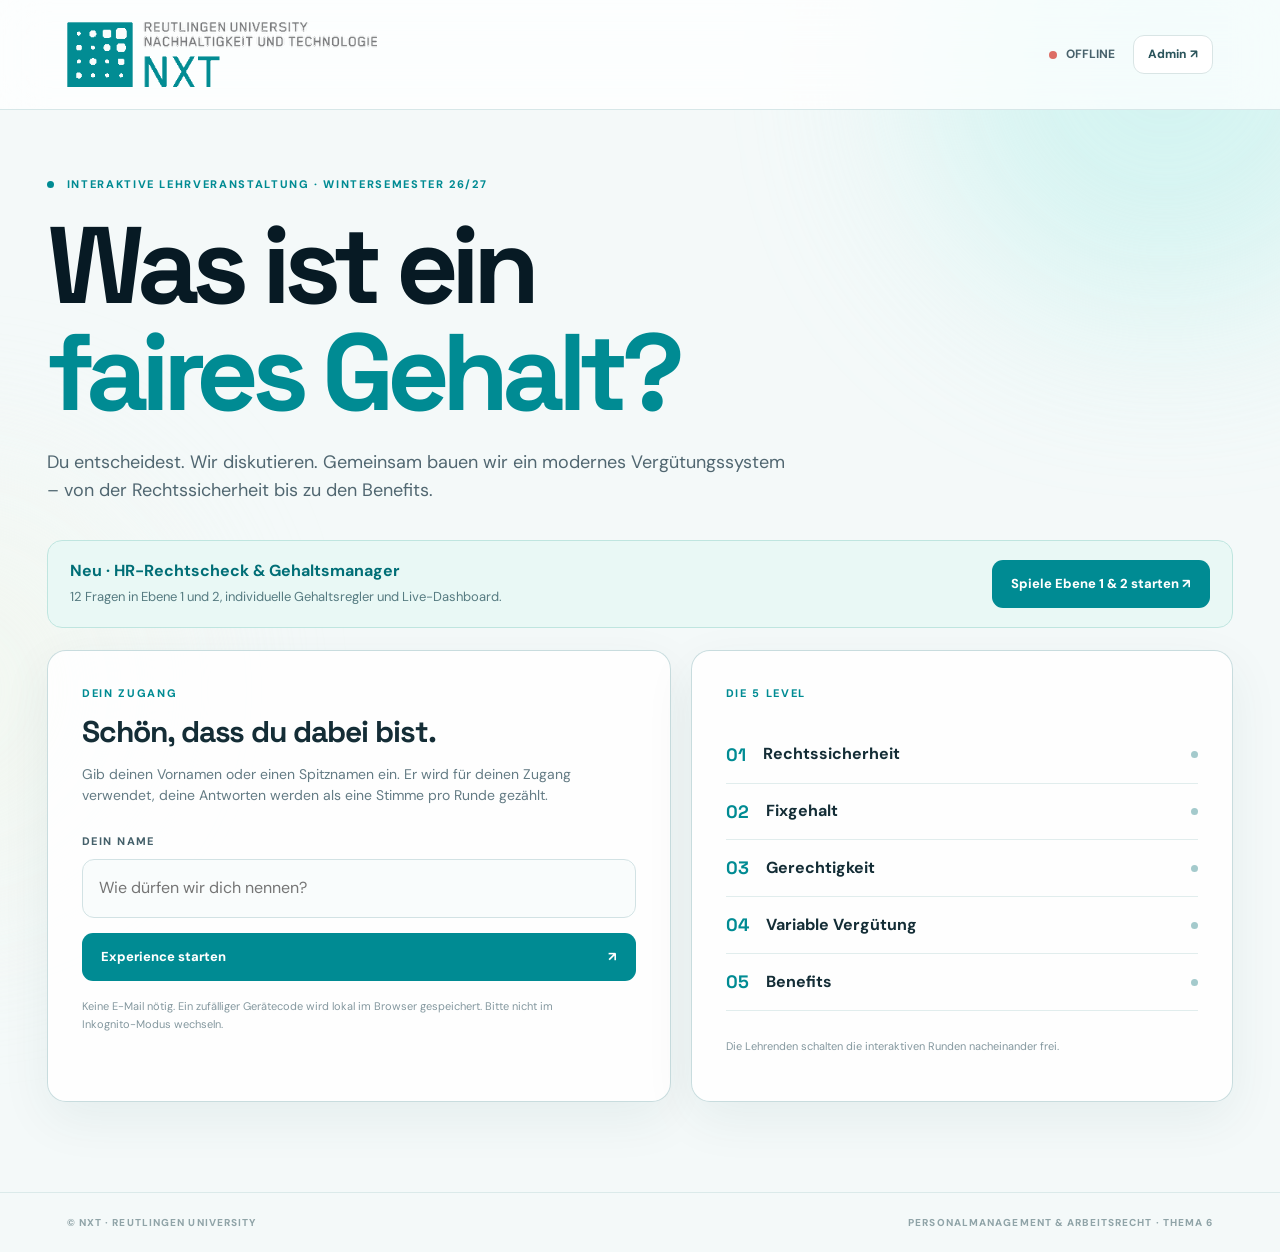
==== commit e91eb60a: "Link new Ebene 1 and 2 games from existing NXT homepage" ====
--- a/index.html
+++ b/index.html
@@ -1,12 +1,13 @@
 <!doctype html>
 <html lang="de">
 <head>
-<meta charset="UTF-8"><meta name="viewport" content="width=device-width,initial-scale=1">
+<meta charset="UTF-8"><meta name="viewport" content="width=device-width,initial-scale=1,viewport-fit=cover">
 <meta name="theme-color" content="#008b93"><meta name="description" content="Interaktive Lehrveranstaltung: Vergütung & Benefits · NXT Reutlingen University">
 <title>NXT | Vergütung & Benefits – Live Experience</title>
 <link rel="icon" href="assets/icon.svg" type="image/svg+xml">
 <link rel="stylesheet" href="style.css">
 <link rel="stylesheet" href="dashboard.css">
+<link rel="stylesheet" href="mobile.css">
 </head>
 <body>
 <div class="glow glow-a"></div><div class="glow glow-b"></div>
@@ -19,7 +20,7 @@
   <div class="eyebrow"><span class="eyedot"></span> INTERAKTIVE LEHRVERANSTALTUNG · WINTERSEMESTER 26/27</div>
   <h1>Was ist ein<br><em>faires Gehalt?</em></h1>
   <p class="lead">Du entscheidest. Wir diskutieren. Gemeinsam bauen wir ein modernes Vergütungssystem – von der Rechtssicherheit bis zu den Benefits.</p>
-  <div class="welcome-grid">
+  <div class="ws-promo" style="margin:0 0 22px;padding:18px 22px;border:1px solid #bfe5df;background:#e9f8f5;border-radius:15px;display:flex;gap:15px;align-items:center;justify-content:space-between;flex-wrap:wrap"><div><strong style="display:block;font-size:16px;color:#006e76">Neu · HR-Rechtscheck & Gehaltsmanager</strong><span style="font-size:13px;color:#567b81">12 Fragen in Ebene 1 und 2, individuelle Gehaltsregler und Live-Dashboard.</span></div><a class="primary" style="display:inline-block;text-decoration:none;white-space:nowrap" href="workshop.html">Spiele Ebene 1 & 2 starten ↗</a></div><div class="welcome-grid">
     <div class="glass register">
       <div class="overline">DEIN ZUGANG</div>
       <h2>Schön, dass du dabei bist.</h2>
--- a/mobile.css
+++ b/mobile.css
@@ -0,0 +1,260 @@
+/* NXT mobile-first fit / 2026-11-15
+   Keep the NXT desktop styling and voting behaviour unchanged.
+   This layer deliberately loads after the original styles. */
+
+html { width:100%; max-width:100%; }
+body { width:100%; max-width:100%; overflow-x:clip; }
+main, .section, .welcome-grid, .stage-grid, .stage-main, .admin-grid,
+#adminContent, .dashboard-workspace, .dashboard-chart, .glass,
+.console-topline, .console-card-header, .presentation-screen,
+.presentation-actions, .presentation-hero, .quiz-gallery, .master-dashboard,
+.quiz-card, .choices-grid, .benefitlist, .cards-2, .offer,
+.history-grid, .history-compare, .dash-donut-layout, .dash-legend,
+.dash-cards, .dash-choice-card { min-width:0; }
+
+.glass, .admin-card, .quiz-card, .dashboard-workspace,
+.dashboard-toolbar-row, .presentation-screen { max-width:100%; }
+button, input { max-width:100%; }
+button, .choice, .benefit { -webkit-tap-highlight-color:transparent; }
+.choice, .benefit, .dash-row-title, .dash-legend-text,
+.quiz-gallery-card h3, .dashboard-pill, .presentation-hero h3,
+.metric strong, .console-card-header h3 { overflow-wrap:anywhere; }
+.brand { display:block; min-width:0; }
+.brand img { display:block; max-width:100%; height:auto; }
+.quiz-card h2, .welcome h1, .hello-line h2 { overflow-wrap:break-word; }
+
+@media (max-width:900px) {
+  .section, .experience.section, .admin.section {
+    width:100%; max-width:none; margin:0;
+    padding-left:clamp(12px,2.5vw,22px);
+    padding-right:clamp(12px,2.5vw,22px);
+  }
+  .welcome-grid, .stage-grid, .admin-grid,
+  .console-grid, .history-grid { grid-template-columns:minmax(0,1fr); }
+  .welcome-grid > *, .stage-grid > *, .admin-grid > *,
+  .console-grid > *, .history-grid > * { min-width:0; }
+  .topbar { gap:12px; }
+  .topbar .brand { flex:0 1 280px; max-width:58vw; }
+  .topbar .topright { flex:0 0 auto; gap:8px; }
+  .stage-nav { display:none; }
+  .quiz-card .choices-grid { grid-template-columns:minmax(0,1fr); }
+  .console-analytics { min-height:0; }
+  .dashboard-toolbar-row > *, .console-topline > * { min-width:0; }
+  .dash-donut-layout, .master-round { grid-template-columns:minmax(0,1fr); }
+  .dash-cards { grid-template-columns:repeat(2,minmax(0,1fr)); }
+  .admin-login { max-width:100%; }
+}
+
+@media (max-width:640px) {
+  :root { --phone-gutter:clamp(9px,2.8vw,15px); }
+  .section, .experience.section, .admin.section {
+    width:100%; max-width:none; margin:0;
+    padding:28px var(--phone-gutter) 56px;
+  }
+  .topbar {
+    width:100%; height:auto; min-height:76px;
+    padding:12px var(--phone-gutter);
+    gap:10px; align-items:center;
+  }
+  .topbar .brand { flex:1 1 0; width:auto; max-width:220px; }
+  .topbar .brand img { width:100%; max-width:205px; }
+  .topbar .topright { flex-shrink:0; }
+  .topbar .connection { display:none; }
+  #adminOpen { white-space:nowrap; padding:10px 12px; min-height:43px; }
+  .welcome h1 {
+    font-size:clamp(37px,10.9vw,62px);
+    line-height:1.02; letter-spacing:-.06em;
+    margin:16px 0 17px; max-width:100%;
+  }
+  .welcome .lead { font-size:clamp(14px,3.9vw,17px); margin-bottom:24px; }
+  .welcome .eyebrow { font-size:10px; line-height:1.65; letter-spacing:.11em; }
+  .welcome-grid { display:grid; grid-template-columns:minmax(0,1fr); gap:12px; }
+  .welcome-grid .glass { width:100%; padding:clamp(18px,5vw,27px); }
+  .register h2,.admin-login h2 {
+    font-size:clamp(23px,6.2vw,30px); overflow-wrap:break-word;
+  }
+  .register p,.admin-login p { font-size:14px; }
+  input { width:100%; min-width:0; font-size:16px; }
+  .levels-preview > div { gap:12px; }
+  .levels-preview span { min-width:0; }
+  .hello-line {
+    display:flex; flex-direction:column;
+    align-items:stretch; gap:10px; margin-bottom:17px;
+  }
+  .hello-line > div { min-width:0; }
+  .hello-line h2 { font-size:clamp(28px,7.6vw,38px); margin:0; }
+  .hello-line .chip { align-self:flex-start; }
+  #backFromAdmin { align-self:flex-start; }
+  .stage-grid,.stage-main { display:grid; grid-template-columns:minmax(0,1fr); gap:12px; }
+  .stage-header {
+    display:flex; flex-wrap:wrap; width:100%; min-width:0;
+    gap:9px; padding:15px 17px;
+  }
+  .stage-header .overline { line-height:1.5; min-width:0; }
+  .stage-chip { font-size:11px; max-width:100%; white-space:normal; }
+  .quiz-card {
+    width:100%; min-width:0; min-height:0;
+    padding:clamp(17px,4.8vw,27px);
+    border-radius:16px;
+  }
+  .quiz-card h2 { font-size:clamp(28px,7.7vw,39px); line-height:1.13; margin:12px 0 14px; }
+  .quiz-card .explain { font-size:clamp(14px,3.8vw,16px); line-height:1.54; margin-bottom:19px; }
+  .quiz-card .options { gap:10px; margin:17px 0; }
+  .quiz-card .choice,.quiz-card .choices-grid .choice {
+    min-height:59px; width:100%; padding:14px 15px;
+    font-size:clamp(13px,3.8vw,16px);
+    flex-direction:row; align-items:center; justify-content:flex-start;
+    gap:13px; white-space:normal;
+  }
+  .quiz-card .choices-grid { display:grid; grid-template-columns:minmax(0,1fr); }
+  .choice > span:last-child { min-width:0; flex:1 1 auto; }
+  .choice .radio { flex:0 0 20px; }
+  .cards-2 { grid-template-columns:minmax(0,1fr); gap:10px; margin:18px 0; }
+  .quiz-card .offer { padding:17px 18px; min-width:0; }
+  .quiz-card .offer strong { font-size:clamp(30px,9vw,45px); }
+  .quiz-card .offer small { margin:3px 0 9px; }
+  .notice { font-size:12px; margin:14px 0; padding:12px 14px; }
+  .submitrow { display:grid; grid-template-columns:minmax(0,1fr); gap:8px; }
+  .submitrow .primary,.quiz-card .submitrow .primary { width:100%; min-height:52px; padding:13px 16px; white-space:normal; }
+  .submitrow .micro { margin:0; text-align:center; }
+  .info-card { padding:18px 19px; }
+  .persona-grid { display:grid; grid-template-columns:minmax(0,1fr); gap:8px; }
+  .persona { width:100%; min-height:45px; text-align:left; padding:11px 14px; }
+  .benefitlist { display:grid; grid-template-columns:minmax(0,1fr); gap:9px; }
+  .benefit { min-width:0; width:100%; padding:13px; }
+  .benefit > span:last-child { min-width:0; }
+  .budget { flex-wrap:wrap; gap:8px; }
+  .waiting { padding:26px 7px; }
+  .waiting h2 { font-size:clamp(23px,6vw,32px); }
+  .admin-login,.admin-card,.console-grid .admin-card { padding:19px; width:100%; min-width:0; }
+  .console-topline { display:grid; grid-template-columns:minmax(0,1fr); gap:15px; }
+  .console-tabs { display:grid; width:100%; grid-template-columns:repeat(2,minmax(0,1fr)); gap:5px; }
+  .console-tab { min-width:0; min-height:47px; padding:9px 7px; font-size:clamp(10px,2.9vw,12px); white-space:normal; line-height:1.3; overflow-wrap:anywhere; }
+  .dashboard-metrics { display:grid; grid-template-columns:repeat(2,minmax(0,1fr)); gap:9px; }
+  .dashboard-metrics .metric { min-width:0; min-height:105px; padding:15px; }
+  .dashboard-metrics .metric span { display:block; font-size:9px; line-height:1.4; overflow-wrap:anywhere; }
+  .dashboard-metrics .metric strong {
+    font-size:clamp(19px,5.3vw,29px); line-height:1.16;
+    overflow-wrap:anywhere; word-break:normal;
+  }
+  .admin-card h3 { font-size:clamp(21px,6vw,26px); }
+  .admin-card .admin-actions { display:grid; grid-template-columns:minmax(0,1fr); gap:9px; }
+  .admin-card .admin-actions button { min-height:48px; width:100%; white-space:normal; }
+  .admin-round { min-height:48px; font-size:13px; }
+  .console-card-header { display:grid; grid-template-columns:minmax(0,1fr); gap:10px; }
+  .console-card-header .primary { width:100%; min-height:46px; }
+  .dashboard-toolbar-row { display:grid; grid-template-columns:minmax(0,1fr); gap:10px; }
+  .dashboard-toolbar-row .ghost { width:100%; }
+  .display-switch,.present-tabs {
+    display:grid; grid-template-columns:repeat(2,minmax(0,1fr));
+    width:100%; gap:5px; min-width:0;
+  }
+  .display-button,.present-tab {
+    min-width:0; min-height:42px; padding:10px 6px;
+    font-size:clamp(10px,3vw,12px); white-space:normal;
+    line-height:1.25; overflow-wrap:anywhere;
+  }
+  .dashboard-statline { gap:7px; margin-bottom:14px; }
+  .dashboard-pill { max-width:100%; font-size:10px; white-space:normal; }
+  .dashboard-pill strong { font-size:13px; }
+  .dashboard-chart { width:100%; min-width:0; min-height:0; gap:12px; }
+  .dash-donut-layout { display:grid; grid-template-columns:minmax(0,1fr); gap:16px; }
+  .dash-donut { width:min(68vw,260px); max-width:100%; }
+  .dash-legend > div { min-width:0; gap:9px; }
+  .dash-legend-text { min-width:0; flex:1 1 auto; font-size:12px; }
+  .dash-legend strong { flex:0 0 auto; font-size:12px; }
+  .dash-row-title { display:flex; gap:8px; align-items:flex-start; font-size:13px; }
+  .dash-row-title > span:first-child { flex:1 1 auto; min-width:0; overflow-wrap:anywhere; }
+  .dash-row-title .count { flex:0 0 auto; font-size:12px; }
+  .dash-track { height:15px; }
+  .dash-cards,.presentation .dash-cards {
+    display:grid; grid-template-columns:minmax(0,1fr); gap:10px;
+  }
+  .dash-choice-card { min-width:0; min-height:125px; padding:18px; }
+  .dash-choice-card .percentage,.presentation .dash-choice-card .percentage { font-size:clamp(34px,10vw,49px); }
+  .quiz-gallery { display:grid; grid-template-columns:minmax(0,1fr); gap:10px; }
+  .quiz-gallery-card { min-height:0; padding:19px; }
+  .quiz-gallery-card h3 { font-size:20px; }
+  .quiz-gallery.list-mode .quiz-gallery-card { flex-direction:column; align-items:stretch; }
+  .quiz-gallery.list-mode .quiz-gallery-card > div:first-child { max-width:100%; }
+  .history-grid { display:grid; grid-template-columns:minmax(0,1fr); }
+  .history-compare { padding:18px; min-width:0; }
+  .history-compare h3 { font-size:21px; overflow-wrap:anywhere; }
+  .history-highlight { padding:17px; overflow-wrap:anywhere; }
+  .master-round { display:grid; grid-template-columns:minmax(0,1fr); gap:16px; padding:18px; }
+  .master-round-title { min-width:0; }
+  .master-round-title strong { overflow-wrap:anywhere; }
+  .dash-table-wrap { max-width:100%; width:100%; overflow-x:auto; -webkit-overflow-scrolling:touch; }
+  .dash-table { min-width:465px; }
+  .modal-backdrop { padding:0; align-items:stretch; justify-items:stretch; }
+  .presentation {
+    width:100%; max-width:none; min-width:0;
+    height:100vh; height:100dvh; max-height:100dvh;
+    border-radius:0; padding:14px var(--phone-gutter) 19px;
+    gap:11px;
+  }
+  .presentation-head { display:grid; grid-template-columns:minmax(0,1fr); gap:10px; align-items:start; }
+  .presentation-head h2 { font-size:clamp(22px,6.3vw,29px); overflow-wrap:anywhere; }
+  .presentation-head .topright { display:grid; grid-template-columns:repeat(2,minmax(0,1fr)); width:100%; gap:8px; }
+  .presentation-head .topright button { width:100%; min-width:0; padding:10px 6px; min-height:42px; white-space:normal; }
+  .presentation-actions { display:grid; grid-template-columns:minmax(0,1fr); gap:8px; }
+  .present-tabs { grid-template-columns:repeat(3,minmax(0,1fr)); }
+  .presentation-screen { overflow-x:hidden; overflow-y:auto; min-height:0; padding:2px 0 25px; }
+  .presentation-hero { padding:20px; gap:13px; margin-bottom:12px; }
+  .presentation-hero h3 { font-size:clamp(24px,6.5vw,34px); }
+  .presentation-hero p { font-size:13px; line-height:1.48; }
+  .presentation-number { font-size:52px; }
+  .presentation .dashboard-chart { min-height:0; }
+  .presentation .dash-row-title { font-size:13px; }
+  .presentation .dash-row-title .count { font-size:12px; }
+  .presentation .dash-track { height:16px; }
+  .presentation .history-compare { padding:16px; }
+  .presentation .history-compare h3 { font-size:22px; }
+  .presentation .dashboard-pill { font-size:11px; }
+  .presentation .dashboard-pill strong { font-size:15px; }
+  .presentation .dashboard-empty { padding:25px 12px; }
+  .presentation .dashboard-empty strong { font-size:33px; }
+  footer { padding:21px var(--phone-gutter); font-size:9px; gap:7px; overflow-wrap:anywhere; }
+}
+
+@media (max-width:360px) {
+  .welcome h1 { font-size:clamp(32px,10.5vw,38px); }
+  .topbar .brand { max-width:57vw; }
+  .topbar .brand img { max-width:170px; }
+  .glass { border-radius:14px; }
+  .dashboard-metrics .metric { padding:12px; }
+  .dashboard-metrics .metric strong { font-size:19px; }
+  .quiz-card { padding:16px; }
+  .quiz-card h2 { font-size:clamp(25px,7.4vw,29px); }
+  .quiz-card .choice { padding:12px; }
+  .present-tabs { grid-template-columns:repeat(2,minmax(0,1fr)); }
+  .present-tab:last-child { grid-column:1 / -1; }
+}
+
+@media (max-width:640px) and (max-height:500px) {
+  .presentation { padding-top:8px; padding-bottom:8px; }
+  .presentation-head { gap:6px; }
+  .presentation-head h2 { font-size:21px; }
+  .presentation-hero { padding:13px; }
+  .presentation-hero h3 { font-size:22px; }
+  .topbar { min-height:62px; }
+}
+
+@supports(padding:env(safe-area-inset-bottom)) {
+  @media (max-width:640px) {
+    .section, .experience.section, .admin.section {
+      padding-left:max(var(--phone-gutter),env(safe-area-inset-left));
+      padding-right:max(var(--phone-gutter),env(safe-area-inset-right));
+      padding-bottom:max(56px,env(safe-area-inset-bottom));
+    }
+    .topbar {
+      padding-left:max(var(--phone-gutter),env(safe-area-inset-left));
+      padding-right:max(var(--phone-gutter),env(safe-area-inset-right));
+    }
+    .presentation {
+      padding-left:max(var(--phone-gutter),env(safe-area-inset-left));
+      padding-right:max(var(--phone-gutter),env(safe-area-inset-right));
+      padding-bottom:max(19px,env(safe-area-inset-bottom));
+    }
+  }
+}
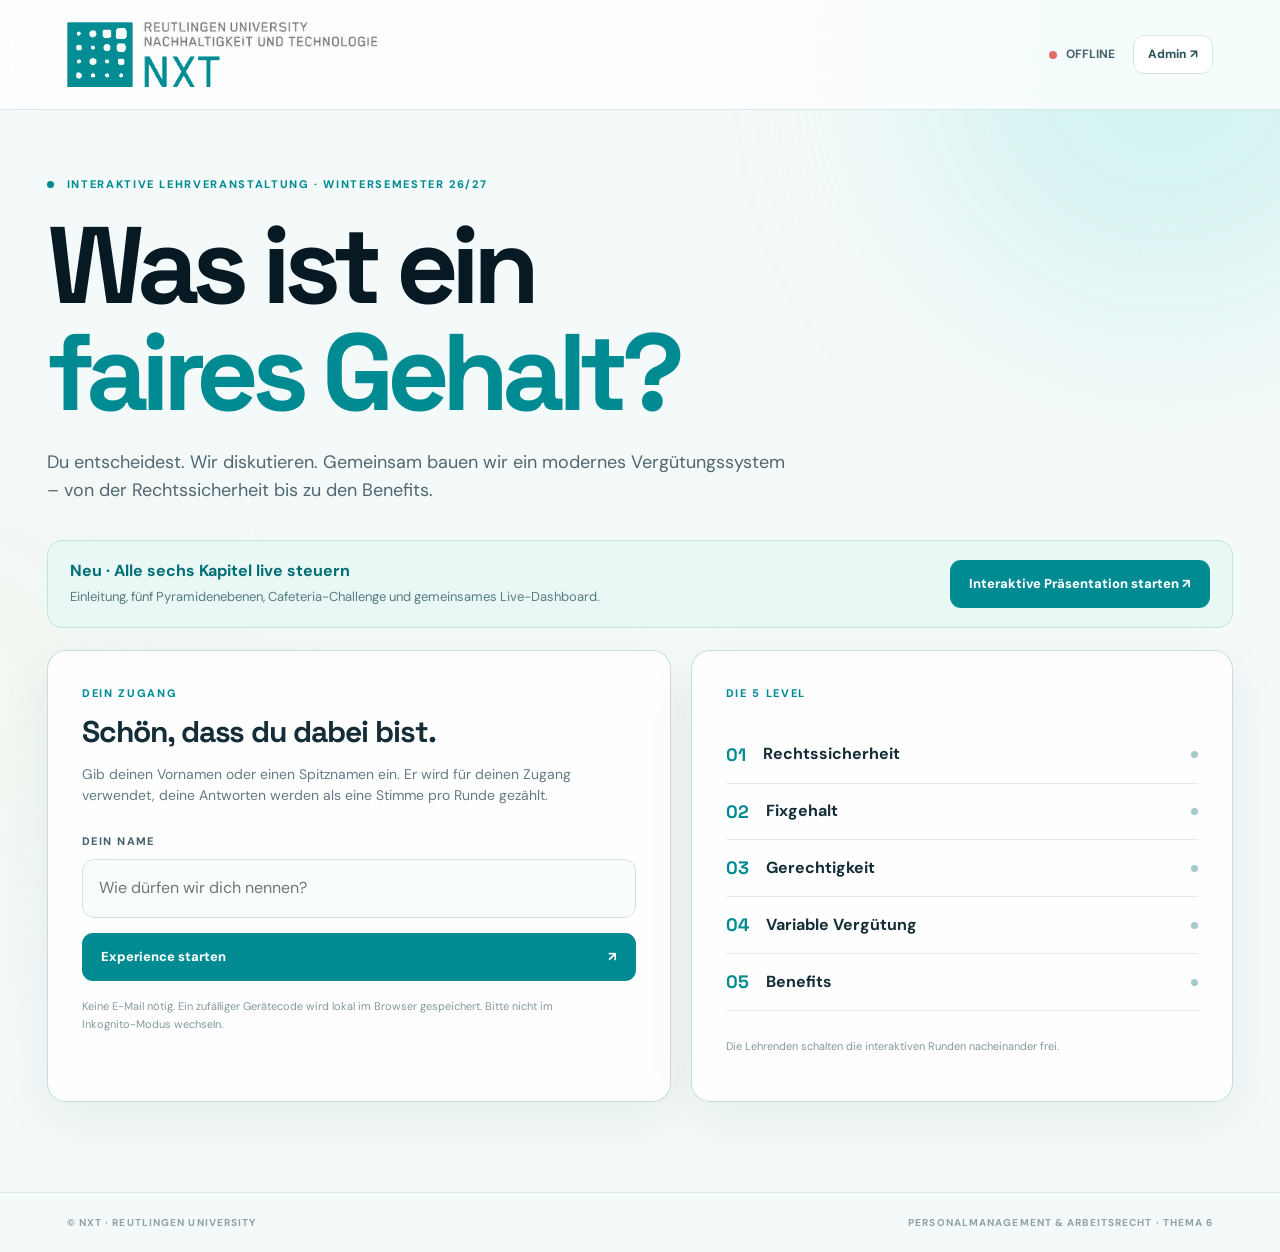
==== commit 6abc6819: "Promote unified six-chapter presentation on NXT home page" ====
--- a/index.html
+++ b/index.html
@@ -20,7 +20,7 @@
   <div class="eyebrow"><span class="eyedot"></span> INTERAKTIVE LEHRVERANSTALTUNG · WINTERSEMESTER 26/27</div>
   <h1>Was ist ein<br><em>faires Gehalt?</em></h1>
   <p class="lead">Du entscheidest. Wir diskutieren. Gemeinsam bauen wir ein modernes Vergütungssystem – von der Rechtssicherheit bis zu den Benefits.</p>
-  <div class="ws-promo" style="margin:0 0 22px;padding:18px 22px;border:1px solid #bfe5df;background:#e9f8f5;border-radius:15px;display:flex;gap:15px;align-items:center;justify-content:space-between;flex-wrap:wrap"><div><strong style="display:block;font-size:16px;color:#006e76">Neu · HR-Rechtscheck & Gehaltsmanager</strong><span style="font-size:13px;color:#567b81">12 Fragen in Ebene 1 und 2, individuelle Gehaltsregler und Live-Dashboard.</span></div><a class="primary" style="display:inline-block;text-decoration:none;white-space:nowrap" href="workshop.html">Spiele Ebene 1 & 2 starten ↗</a></div><div class="welcome-grid">
+  <div class="ws-promo" style="margin:0 0 22px;padding:18px 22px;border:1px solid #bfe5df;background:#e9f8f5;border-radius:15px;display:flex;gap:15px;align-items:center;justify-content:space-between;flex-wrap:wrap"><div><strong style="display:block;font-size:16px;color:#006e76">Neu · Alle sechs Kapitel live steuern</strong><span style="font-size:13px;color:#567b81">Einleitung, fünf Pyramidenebenen, Cafeteria-Challenge und gemeinsames Live-Dashboard.</span></div><a class="primary" style="display:inline-block;text-decoration:none;white-space:nowrap" href="presentation.html">Interaktive Präsentation starten ↗</a></div><div class="welcome-grid">
     <div class="glass register">
       <div class="overline">DEIN ZUGANG</div>
       <h2>Schön, dass du dabei bist.</h2>
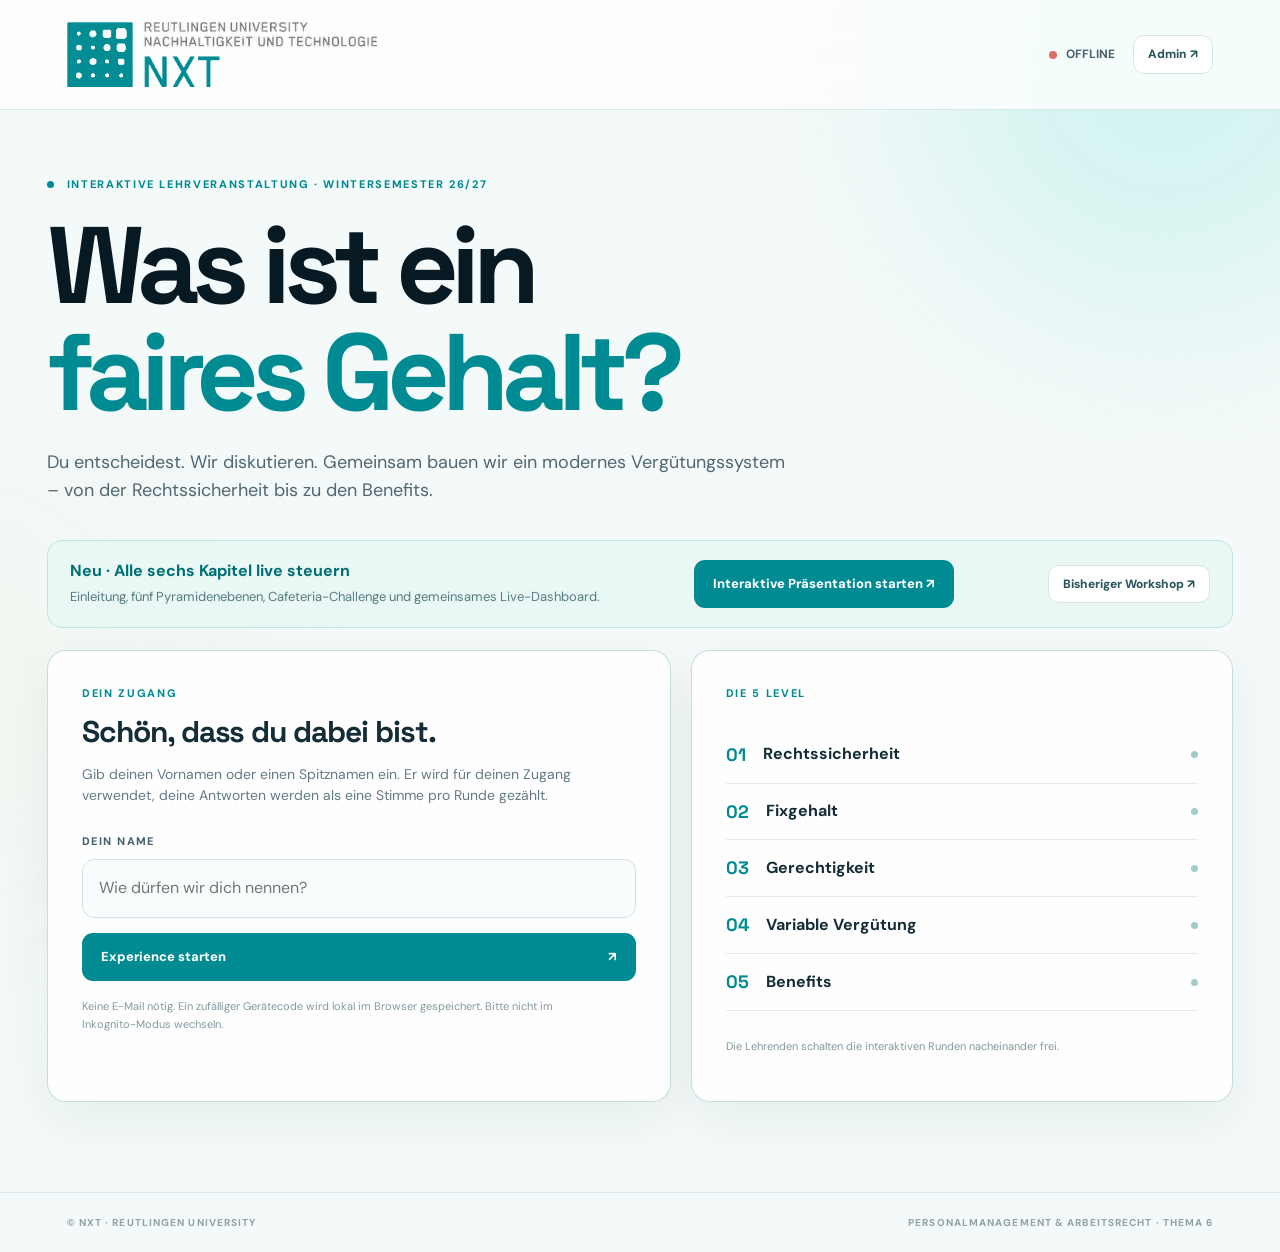
==== commit 881142e0: "Keep existing workshop link while offering unified NXT presentation" ====
--- a/index.html
+++ b/index.html
@@ -20,7 +20,7 @@
   <div class="eyebrow"><span class="eyedot"></span> INTERAKTIVE LEHRVERANSTALTUNG · WINTERSEMESTER 26/27</div>
   <h1>Was ist ein<br><em>faires Gehalt?</em></h1>
   <p class="lead">Du entscheidest. Wir diskutieren. Gemeinsam bauen wir ein modernes Vergütungssystem – von der Rechtssicherheit bis zu den Benefits.</p>
-  <div class="ws-promo" style="margin:0 0 22px;padding:18px 22px;border:1px solid #bfe5df;background:#e9f8f5;border-radius:15px;display:flex;gap:15px;align-items:center;justify-content:space-between;flex-wrap:wrap"><div><strong style="display:block;font-size:16px;color:#006e76">Neu · Alle sechs Kapitel live steuern</strong><span style="font-size:13px;color:#567b81">Einleitung, fünf Pyramidenebenen, Cafeteria-Challenge und gemeinsames Live-Dashboard.</span></div><a class="primary" style="display:inline-block;text-decoration:none;white-space:nowrap" href="presentation.html">Interaktive Präsentation starten ↗</a></div><div class="welcome-grid">
+  <div class="ws-promo" style="margin:0 0 22px;padding:18px 22px;border:1px solid #bfe5df;background:#e9f8f5;border-radius:15px;display:flex;gap:15px;align-items:center;justify-content:space-between;flex-wrap:wrap"><div><strong style="display:block;font-size:16px;color:#006e76">Neu · Alle sechs Kapitel live steuern</strong><span style="font-size:13px;color:#567b81">Einleitung, fünf Pyramidenebenen, Cafeteria-Challenge und gemeinsames Live-Dashboard.</span></div><a class="primary" style="display:inline-block;text-decoration:none;white-space:nowrap" href="presentation.html">Interaktive Präsentation starten ↗</a><a class="ghost small" style="display:inline-block;text-decoration:none" href="workshop.html">Bisheriger Workshop ↗</a></div><div class="welcome-grid">
     <div class="glass register">
       <div class="overline">DEIN ZUGANG</div>
       <h2>Schön, dass du dabei bist.</h2>
